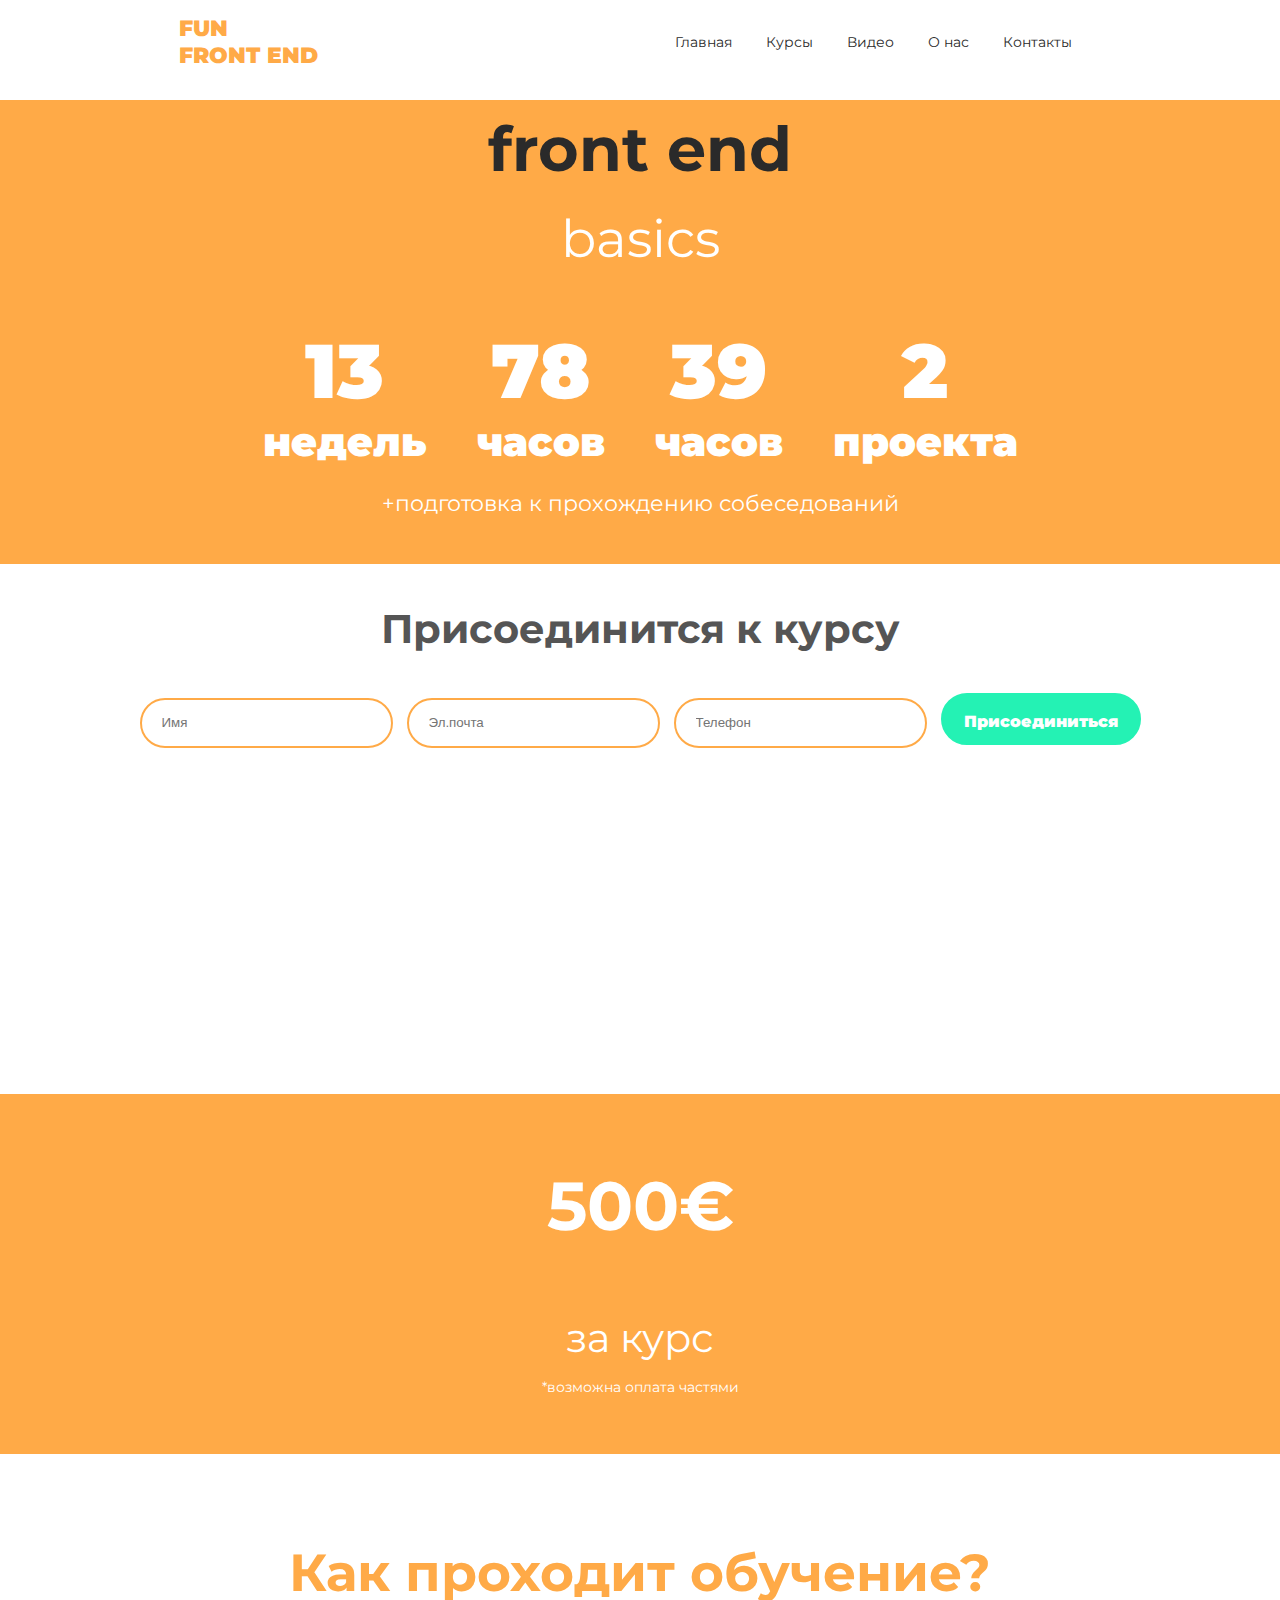
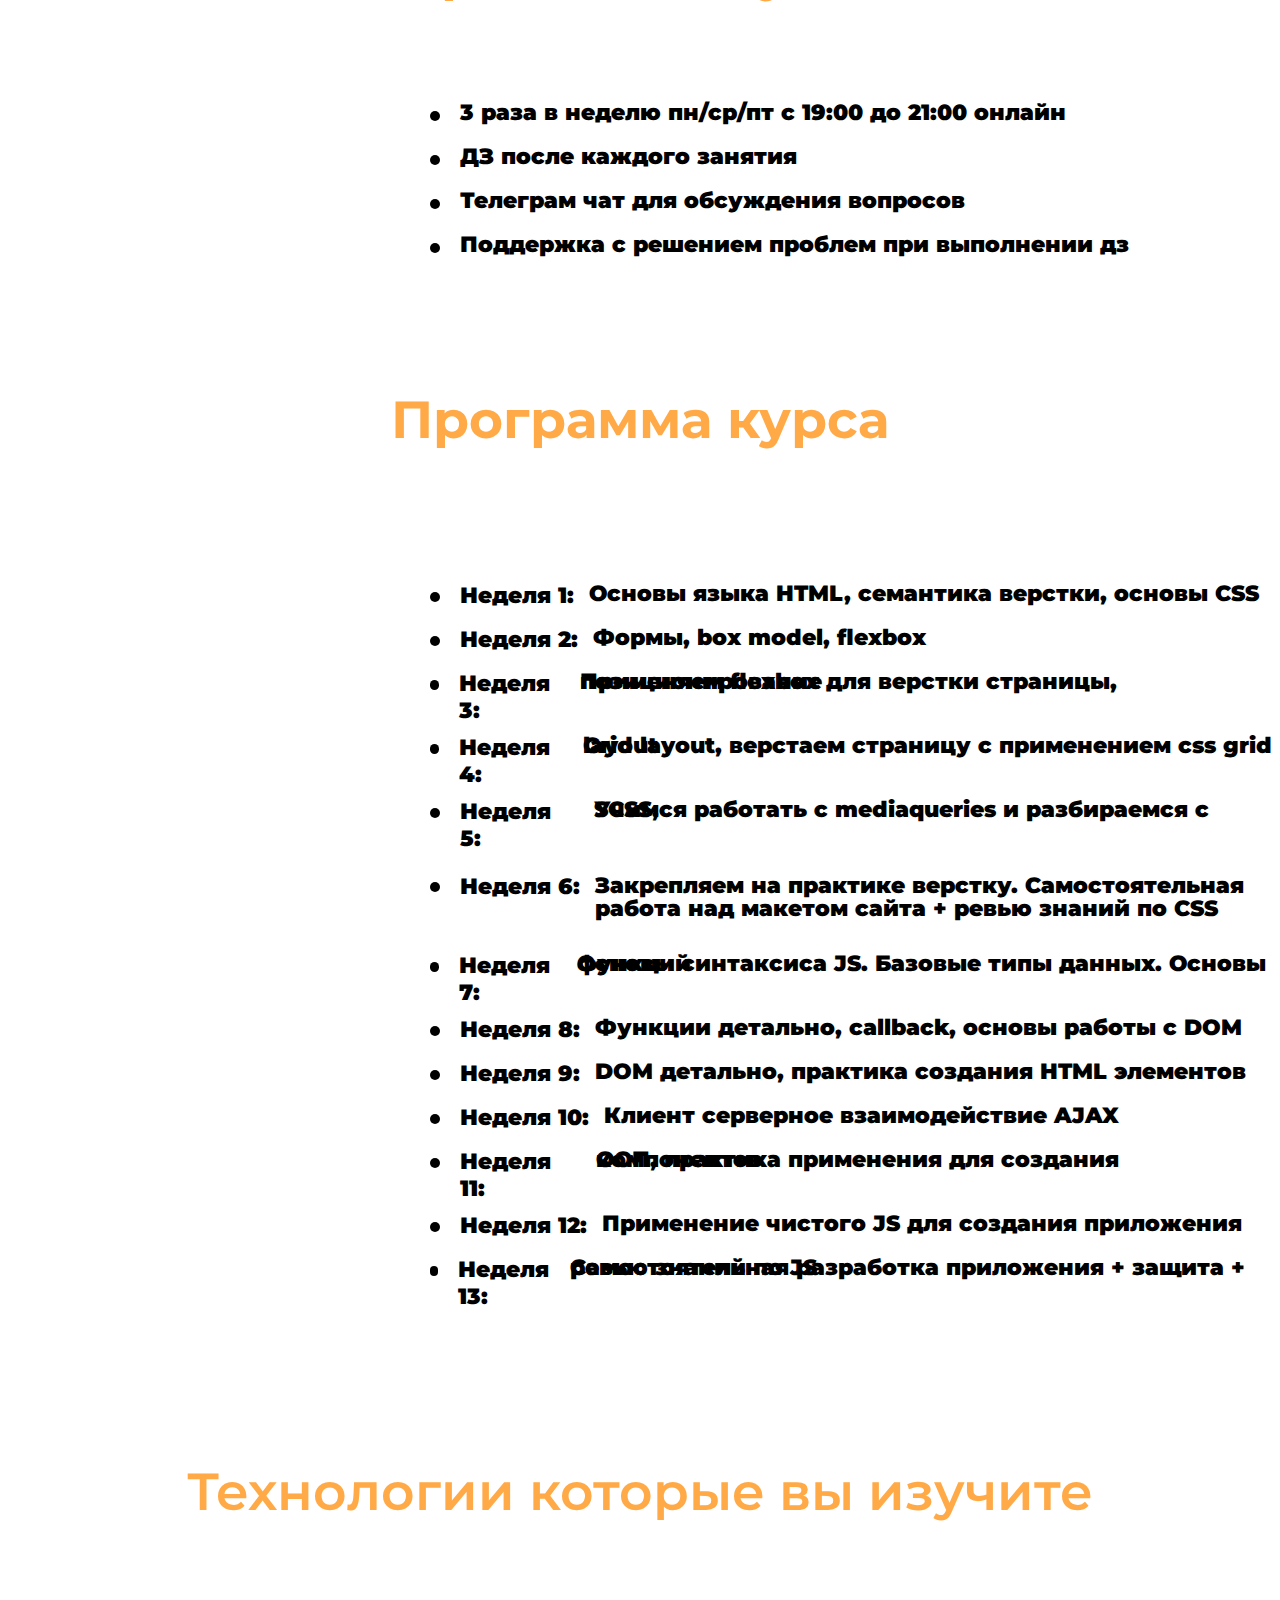
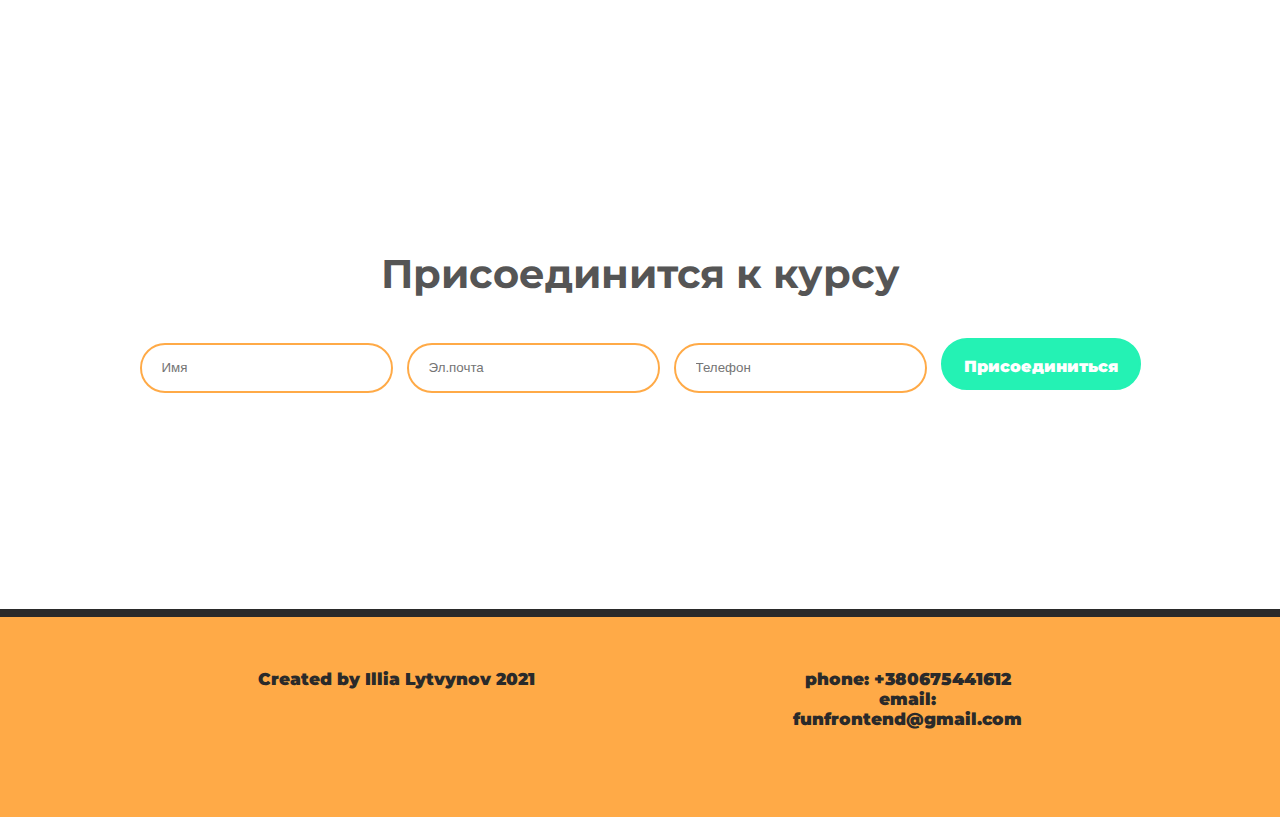
==== index.html @ f5aefc6d "Add files via upload" ====
<!DOCTYPE html>
<html lang="en">
<head>
    <meta charset="UTF-8">
    <meta http-equiv="X-UA-Compatible" content="IE=edge">
    <meta name="viewport" content="width=device-width, initial-scale=1.0">
    <link rel="stylesheet" href="./index.css">
    <link rel="preconnect" href="https://fonts.googleapis.com">
    <link rel="preconnect" href="https://fonts.gstatic.com" crossorigin>
    <link href="https://fonts.googleapis.com/css2?family=Montserrat:ital,wght@0,200;0,300;1,100&display=swap" rel="stylesheet"> 
    <title>fun-front-end</title>
</head>
<body>
    <header class="header-wrapper" id="head">
        <h1 class="header-text">
            FUN <br>
            FRONT END
        </h1>
        <nav class="page__nav">
            <a class="nav__link" href="">Главная</a>
            <a class="nav__link" href="">Курсы</a>
            <a class="nav__link" href="">Видео</a>
            <a class="nav__link" href="">О нас</a>
            <a class="nav__link" href="">Контакты</a>
        </nav>
    </header>
    <section class="cources-time-box" id="cources-time">
        <div class="cources-time-text-wrapper">
            <h2 class="cources-time-title">
                front end
            </h2>
            <p class="cources-time-subtitle">
                basics
            </p>
        </div>
       <main class="cources-time">  
        <div class="weeks">
            <span class="weeks-number">
                13
            </span>
            <p class="weeks-text">
                недель
            </p>
        </div>
        <div class="hours">
            <span class="hours-number">
                78
            </span>
            <p class="hours-text">
                часов
            </p>
        </div>
        <div class="hours">
            <span class="hours-number">
                39
            </span>
            <p class="hours-text">
                часов
            </p>
        </div>
        <div class="projects">
            <span class="projects-number">
                2
            </span>
            <p class="projects-text">
                проекта
            </p>
        </div>
        
    </main>
    <p class="subtext">
        +подготовка к прохождению собеседований
    </p>
    </section>
    <section class="register-in-course-wrapper">
        <div class="register-in-course">
            <h3 class="register-in-course-title-text">
                Присоединится к курсу
            </h3>
            <div class="box-with-inputs">
                <input type="text" placeholder="Имя" class="input-name" name="first_name"/>
                <input type="email" placeholder="Эл.почта" class="input-name" name="first_name"/>
                <input type="tel" placeholder="Телефон" class="input-name" name="first_name"/>
                <button class="green-button">
                <p class="button-text">Присоединиться</p>
                </button>
            </div>
        </div>
    </section>
    <section class="box-with-price">
        <div class="price-wrapper">
            <h4 class="price">
                500€
            </h4>
            <p class="price-text">
                за курс
            </p>
            <p class="sub-price-text">
                *возможна оплата частями
            </p>
        </div>
    </section>
    <main class="content-box">
        <content class="training-cycle-wrapper">
            <h5 class="training-cycle-title">
                Как проходит обучение?
            </h5>
            <div class="text-with-dot-box text-with-dot-box-circle">
           <span class="dot"></span><p class="training-cycle-main-text">
            3 раза в неделю пн/ср/пт c 19:00 до 21:00 онлайн
           </p>
           </div>
           <div class="text-with-dot-box">
           <span class="dot"></span><p class="training-cycle-main-text">
            ДЗ после каждого занятия
           </p>
           </div>
           <div class="text-with-dot-box">
           <span class="dot"></span><p class="training-cycle-main-text">        
            Телеграм чат для обсуждения вопросов
           </p>
           </div>
           <div class="text-with-dot-box">
           <span class="dot"></span><p class="training-cycle-main-text">
            Поддержка с решением проблем при выполнении дз
           </p>
           </div>
           <div class="cource-program">
               <h6 class="cource-program-title">
                Программа курса
               </h6>
               <div class="text-with-dot-box">
                <span class="dot"></span><strong class="week">Неделя 1:</strong><p class="training-cycle-main-text">
                    Основы языка HTML, семантика верстки, основы CSS
                </p>
                </div>
                <div class="text-with-dot-box">
                    <span class="dot"></span><strong class="week">Неделя 2:</strong><p class="training-cycle-main-text">
                        Формы, box model, flexbox
                    </p>
                </div>
                <div class="text-with-dot-box">
                    <span class="dot"></span><strong class="week">Неделя 3:</strong><p class="training-cycle-main-text">
                        Применяем flexbox для верстки страницы, позиционирование
                    </p>
                </div>
                <div class="text-with-dot-box">
                    <span class="dot"></span><strong class="week">Неделя 4:</strong><p class="training-cycle-main-text">
                        Grid layout, верcтаем страницу с применением css grid layout
                    </p>
                </div>
                <div class="text-with-dot-box">
                    <span class="dot"></span><strong class="week">Неделя 5:</strong><p class="training-cycle-main-text">
                        Учимся работать с mediaqueries и разбираемся с SCSS,
                    </p>
                </div>
                <div class="text-with-dot-box">
                    <span class="dot dot-six"></span><strong class="week week-six">Неделя 6:</strong><p class="training-cycle-main-text training-cycle-main-text-six-part">
                        Закрепляем на практике верстку. Самостоятельная<br> работа над макетом сайта + ревью знаний по CSS
                    </p>
                </div>
                <div class="text-with-dot-box">
                    <span class="dot"></span><strong class="week">Неделя 7:</strong><p class="training-cycle-main-text">
                        Основы синтаксиса JS. Базовые типы данных. Основы функций
                    </p>
                </div>
                <div class="text-with-dot-box">
                    <span class="dot"></span><strong class="week">Неделя 8:</strong><p class="training-cycle-main-text">
                        Функции детально, callback, основы работы с DOM
                    </p>
                </div>
                <div class="text-with-dot-box">
                    <span class="dot"></span><strong class="week">Неделя 9:</strong><p class="training-cycle-main-text">
                        DOM детально, практика создания HTML элементов
                    </p>
                </div>
                <div class="text-with-dot-box">
                    <span class="dot"></span><strong class="week">Неделя 10:</strong><p class="training-cycle-main-text">
                        Клиент серверное взаимодействие AJAX
                    </p>
                </div>
                <div class="text-with-dot-box">
                    <span class="dot"></span><strong class="week">Неделя 11:</strong><p class="training-cycle-main-text">
                        ООП, практика применения для создания компонентов
                    </p>
                </div>
                <div class="text-with-dot-box">
                    <span class="dot"></span><strong class="week">Неделя 12:</strong><p class="training-cycle-main-text">
                        Применение чистого JS  для создания приложения
                    </p>
                </div>
                <div class="text-with-dot-box">
                    <span class="dot"></span><strong class="week">Неделя 13:</strong><p class="training-cycle-main-text">
                        Самостоятельная разработка приложения + защита + ревью знаний по JS
                    </p>
                </div>
           </div>
        </content>
    </main>
   
    <section class="technology-what-you-learn">
        <div class="technology-what-you-learn-text-wrapper">
        <h7 class="technology-what-you-learn-text">
            Технологии которые вы изучите
        </h7>
        </div>
        <div class="row-with-html-css-js-sass">
            <img src="./images/html.webp" class="html" alt="">
            <img src="./images/css.webp" class="css" alt="">
            <img src="./images/js.webp" class="js" alt="">
            <img src="./images/sass.webp" class="sass" alt="">
        </div>
        <asdide class="npm-webpack-git-github">
            <img src="./images/npm.webp" class="html" alt="">
            <img src="./images/webpack.webp" class="css" alt="">
            <img src="./images/git.webp" class="js" alt="">
            <img src="./images/github.webp" class="sass" alt="">
        </asdide>
    </section>
    <section class="register-in-course-wrapper register-in-course-wrapper-second-part">
        <div class="register-in-course">
            <h3 class="register-in-course-title-text">
                Присоединится к курсу
            </h3>
            <div class="box-with-inputs">
                <input type="text" placeholder="Имя" class="input-name" name="first_name"/>
                <input type="email" placeholder="Эл.почта" class="input-name" name="first_name"/>
                <input type="tel" placeholder="Телефон" class="input-name" name="first_name"/>
                <button class="green-button">
                <p class="button-text">Присоединиться</p>
                </button>
            </div>
        </div>
    </section>
    
    <footer class="footer-box">
        <p class="author-info">
            Created by Illia Lytvynov 2021
        </p>
        <p class="author-info">
            phone: +380675441612<br>
email:<br> 
funfrontend@gmail.com
        </p>
    </footer>
    <script src="https://ajax.googleapis.com/ajax/libs/jquery/3.5.1/jquery.min.js"></script>
    <script src="./js/scripts.js"></script>
</body>
</html>
---- index.css ----
body {
    box-sizing: border-box;
    padding: 0;
    margin: 0;
    background: white;
}

.header-wrapper {
    display: flex;
    justify-content: space-around;

}
.header-text {
    color: #ffaa47;
    font-size: 22px;
    font-family: 'Montserrat', sans-serif;
    font-weight: 1000;
}
.nav__link {
    color: #2a2a2a;
    font-size: 14px;
    padding-right: 30px;
    text-decoration: none;
    font-family: 'Montserrat', sans-serif;

}
.nav__link:last-child {
    padding-right: 0fr;
}
.page__nav {
    margin-top: 33px;
}
.cources-time-box {
    background: #ffaa47;
    width: 100%;
    height: 504px;
    margin: 0;
    padding: 0;
    position: relative;
}

.cources-time-title {
    font-size: 62px;
    color: #2a2a2a;
    text-align: center;
    margin-bottom: 0px;
    font-family: 'Montserrat', sans-serif;
    padding-bottom: 0px;
}

.cources-time-subtitle {
    font-size: 52px;
    color: white;
    text-align: center;
    padding-top: 0px;
    font-family: 'Montserrat', sans-serif;
    line-height: 0;
}

.cources-time-text-wrapper {
    text-align: center;
}

.weeks-number {
    font-size: 76px;
    color: white;
    font-family: 'Montserrat', sans-serif;
    line-height: 0;
    font-weight: 1000;
}

.weeks-text {
    font-size: 40px;
    color: white;
    font-family: 'Montserrat', sans-serif;
    line-height: 0;
    font-weight: 1000;
}

.hours-number {
    font-size: 76px;
    color: white;
    font-family: 'Montserrat', sans-serif;
    line-height: 0;
    font-weight: 1000;
}

.hours-text {
    font-size: 40px;
    color: white;
    font-family: 'Montserrat', sans-serif;
    line-height: 0;
    font-weight: 1000;
}

.cources-time {
    display: flex;
    justify-content: center;
    text-align: center;
    padding-top: 80px;
}

.projects-number {
    font-size: 76px;
    color: white;
    font-family: 'Montserrat', sans-serif;
    line-height: 0;
    font-weight: 1000;
}

.projects-text {
    font-size: 40px;
    color: white;
    font-family: 'Montserrat', sans-serif;
    line-height: 0;
    font-weight: 1000;
}

.weeks {
    padding-right: 50px;

}

.hours {
    padding-right: 50px;
}

.subtext {
    font-size: 22px;
    color: white;
    font-family: 'Montserrat', sans-serif;
    line-height: 0;
    text-align: center;
}

.register-in-course-title-text {
    font-size: 40px;
    color: #555;
    font-family: 'Montserrat', sans-serif;
}

.register-in-course-wrapper {
    background: white;
    width: 100%;
    height: 400px;
    text-align: center;
}


#head {
height: 100px;
position: fixed;
background: #fff;
z-index: 1000;
width: 100%;
}

#cources-time {
    padding-top: 60px;
}

.input-name {
        box-sizing: border-box!important;
        border-style: solid;
        margin: 0;
        max-width: 100%;
        text-overflow: ellipsis;
        width: 253px;
        height: 50px;
        border-radius: 80px;
        border-color: #ffaa47;
        padding: 20px;
        margin-right: 10px;
}

.input-name:hover {
    border-color: #ffaa47;
    background: #ffaa47;
}


.green-button {
    width: 200px;
    height: 52px;
    background: #24f2b4;
    border-color: #24f2b4;
    border-radius: 80px;
    border-style: solid;
}

.button-text {
    font-size: 16px;
    font-family: 'Montserrat', sans-serif;
    color: white;
    font-weight: 1000;
    text-align: center;
    padding-bottom: 30px;
    text-overflow: ellipsis;
}

.box-with-price {
    height: 360px;
    width: 100%;
    background: #ffaa47;
}

.price {
    color: white;
    font-size: 68px;
    font-family: 'Montserrat', sans-serif;
    text-align: center;
    padding-top: 70px;
 
}

.price-text {
    font-size: 40px;
    font-family: 'Montserrat', sans-serif;
    color: white;
    text-align: center;
    line-height: 0;
}

.sub-price-text {
    font-size: 14px;
    font-family: 'Montserrat', sans-serif;
    color: white;
    text-align: center;
}

.training-cycle-title {
    font-size: 52px;
    color: #ffaa47;
    font-family: 'Montserrat', sans-serif;
    text-align: center;
}

.text-with-dot-box {
    display: flex;
    margin-left: 430px;
}
.dot {
    width: 10px;
    height: 10px;
    background: black;
    border-radius: 100px;
    margin-top: 20px;
    margin-right: 20px;
}


.training-cycle-main-text {
    font-size: 22px;
    font-family: 'Montserrat', "open-sans", sans-serif;
    font-weight: 1000;
    line-height: 0px;    
}

.cource-program-title {
    font-size: 52px;
    color: #ffaa47;
    font-family: 'Montserrat', sans-serif;
    text-align: center;
}

.week {
    color: black;
    font-family: 'Montserrat', sans-serif;
    font-size: 22px;
    font-weight: 1000;
    padding-top: 10px;
    padding-right: 15px;
}


.training-cycle-main-text-six-part {
line-height: 23px;
}
.week-six {
    line-height: 50px;
}

.dot-six {
    margin-top: 30px;
}

.technology-what-you-learn-text {
    font-size: 52px;
    font-family: 'Montserrat', sans-serif;
    color: #ffaa47;
    font-weight: 600;
}

.technology-what-you-learn {
    padding-top: 150px;
    text-align: center;
}

.technology-what-you-learn-text-wrapper {
    padding-bottom: 50px;
}

.register-in-course-wrapper-second-part {
    padding-top: 200px;

}


.black-line {
    background: black;
    height: 8px;
    width: 100%;
}




.author-info {
    font-size: 17px;
    color: #2a2a2a;
    font-family: 'Montserrat', sans-serif;
    font-weight: 1000;
    text-align: center;
    padding-top: 35px;
}
.footer-box {
    background: #ffaa47;
    height: 200px;
    width: 100%;
    border-top: #2a2a2a 8px solid;
    display: flex;
    justify-content: space-evenly;
}
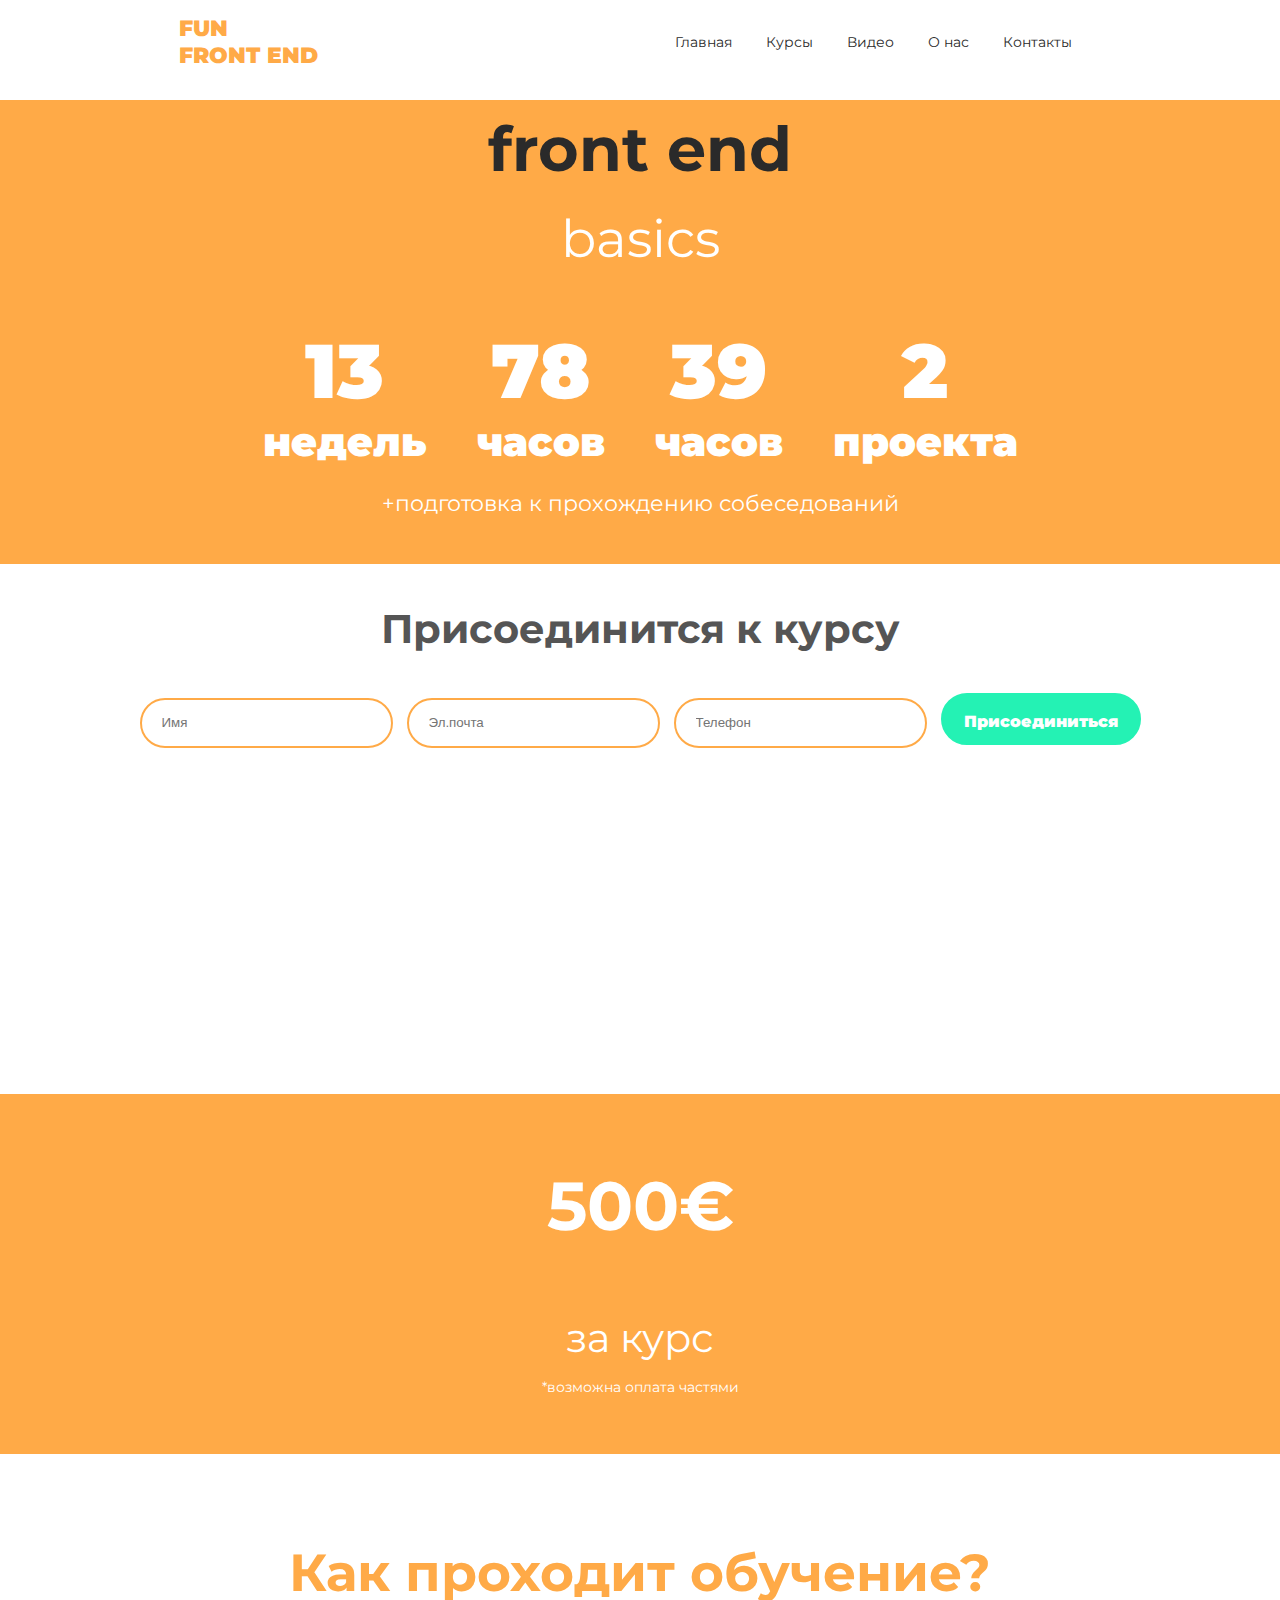
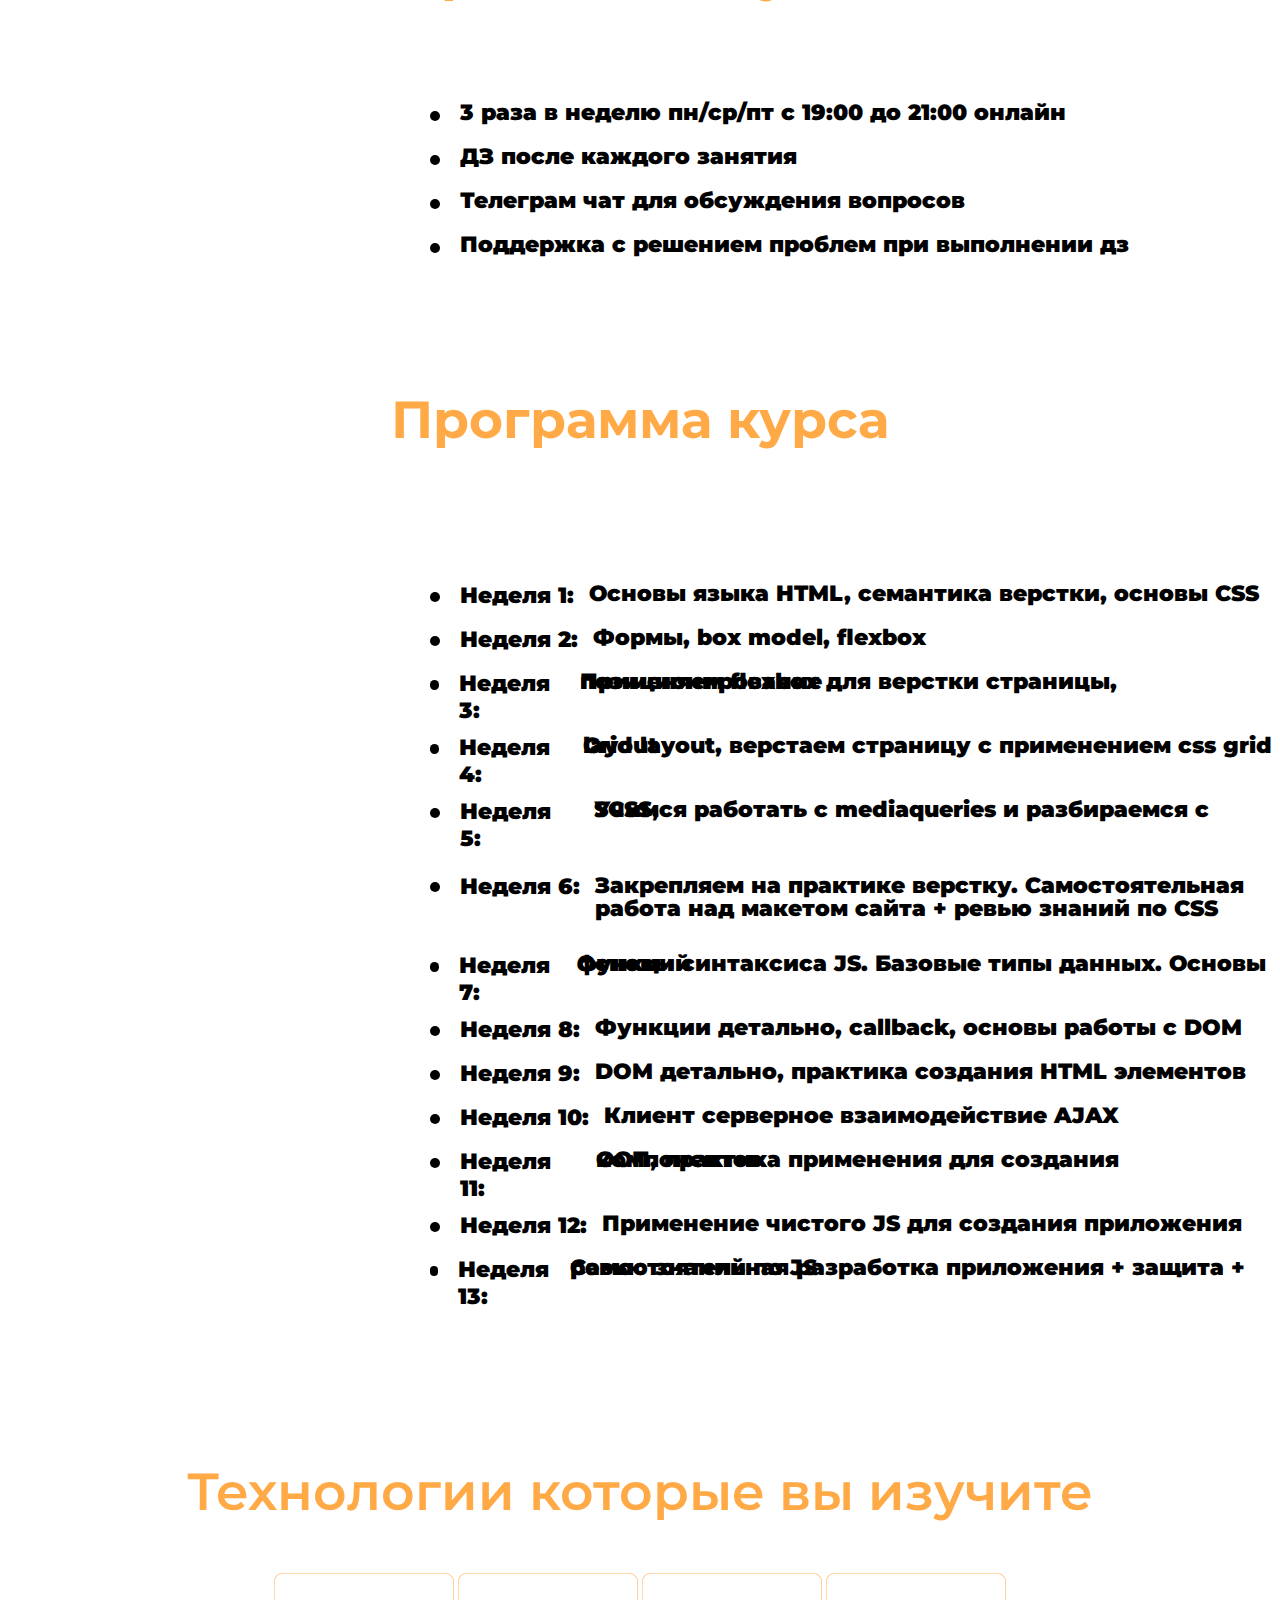
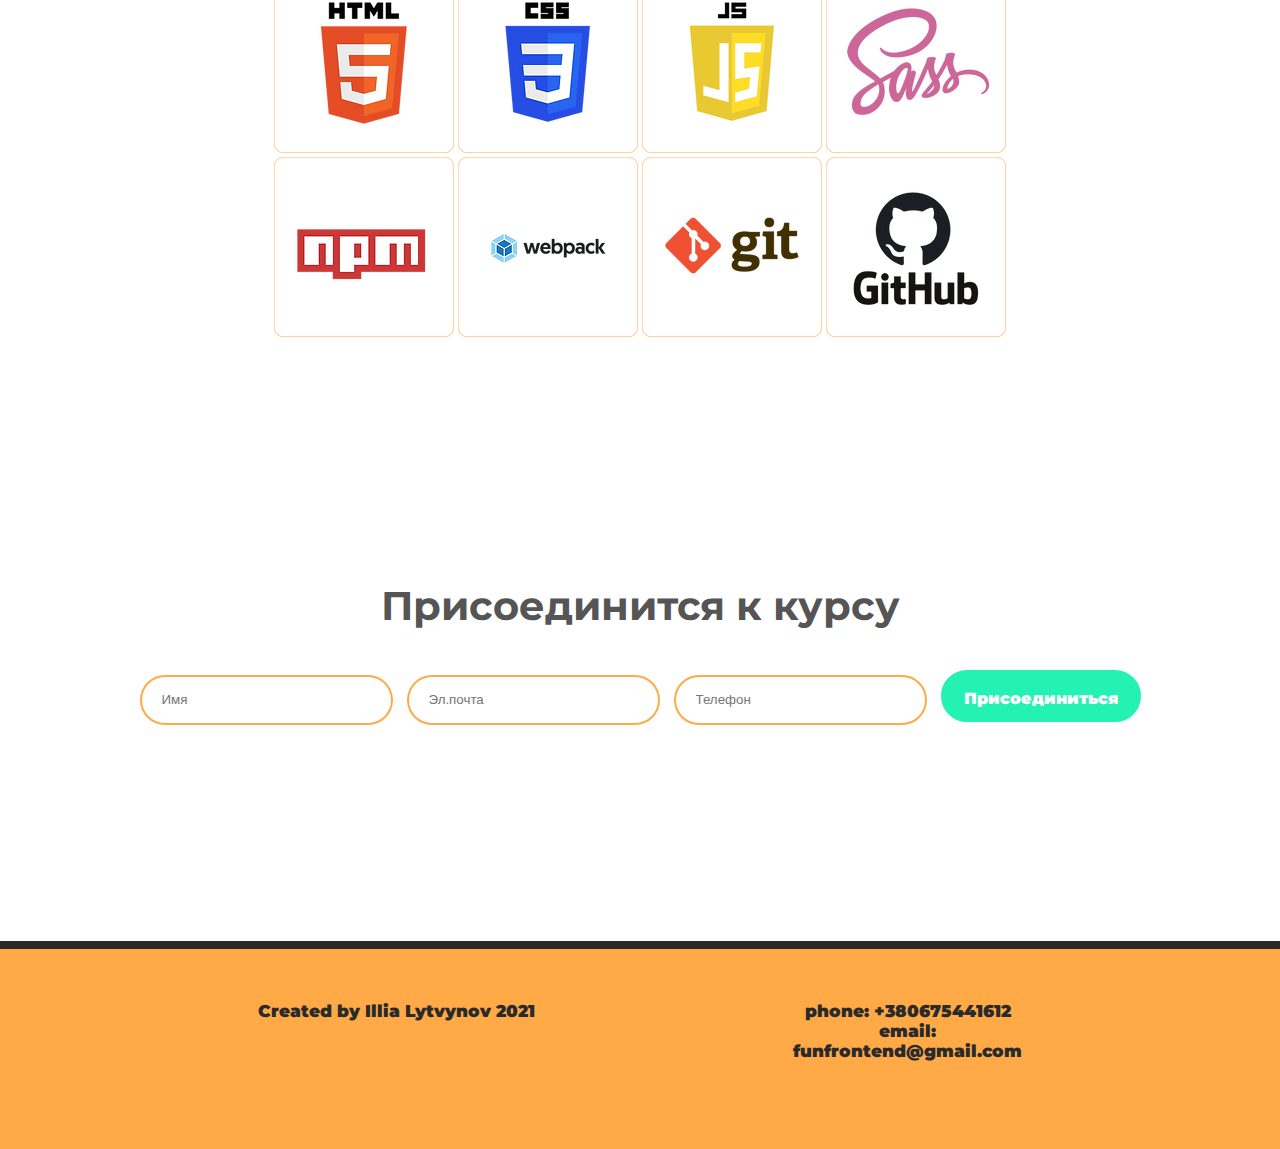
==== commit d653216a: "Adedepages" ====
--- a/index.html
+++ b/index.html
@@ -17,10 +17,10 @@
             FRONT END
         </h1>
         <nav class="page__nav">
-            <a class="nav__link" href="">Главная</a>
-            <a class="nav__link" href="">Курсы</a>
+            <a class="nav__link" href="./main.html">Главная</a>
+            <a class="nav__link" href="./cources.html">Курсы</a>
             <a class="nav__link" href="">Видео</a>
-            <a class="nav__link" href="">О нас</a>
+            <a class="nav__link" href="./about-us.html">О нас</a>
             <a class="nav__link" href="">Контакты</a>
         </nav>
     </header>
--- a/index.css
+++ b/index.css
@@ -330,4 +330,5 @@
     border-top: #2a2a2a 8px solid;
     display: flex;
     justify-content: space-evenly;
-}+}
+
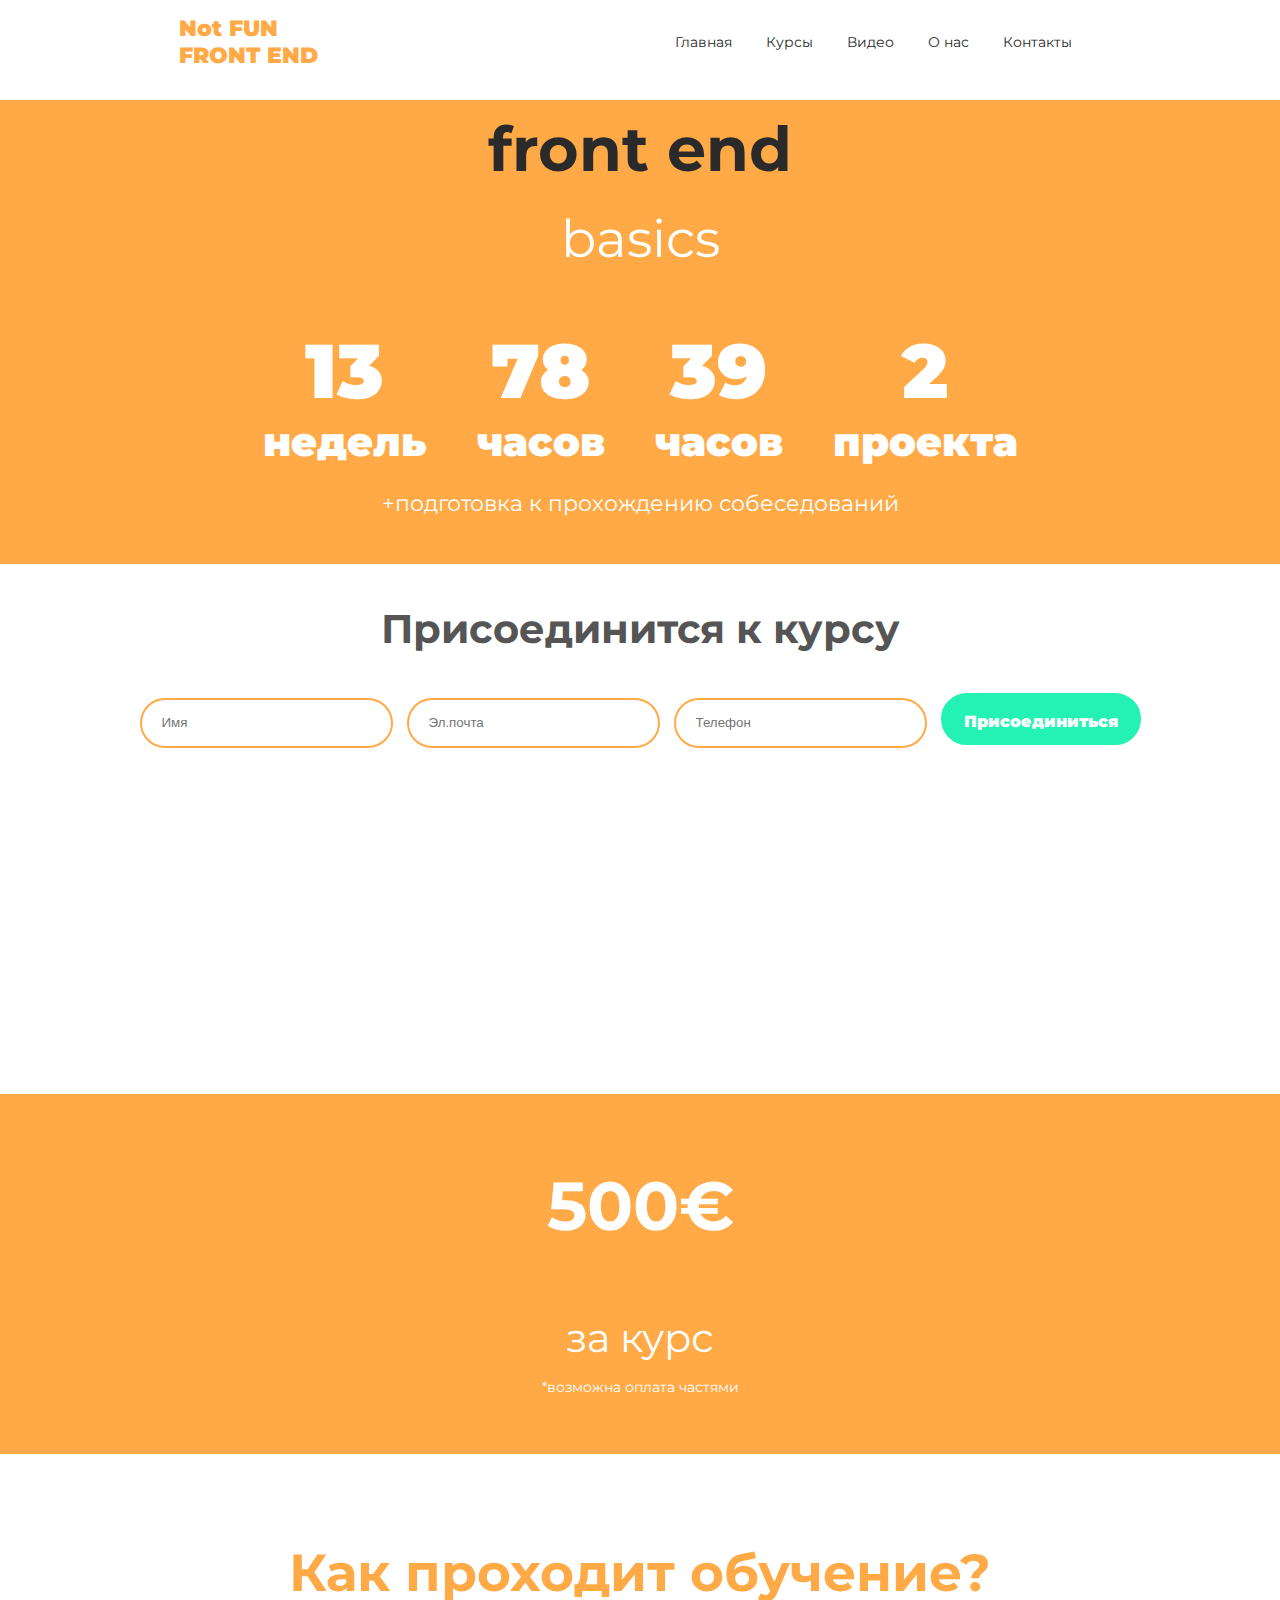
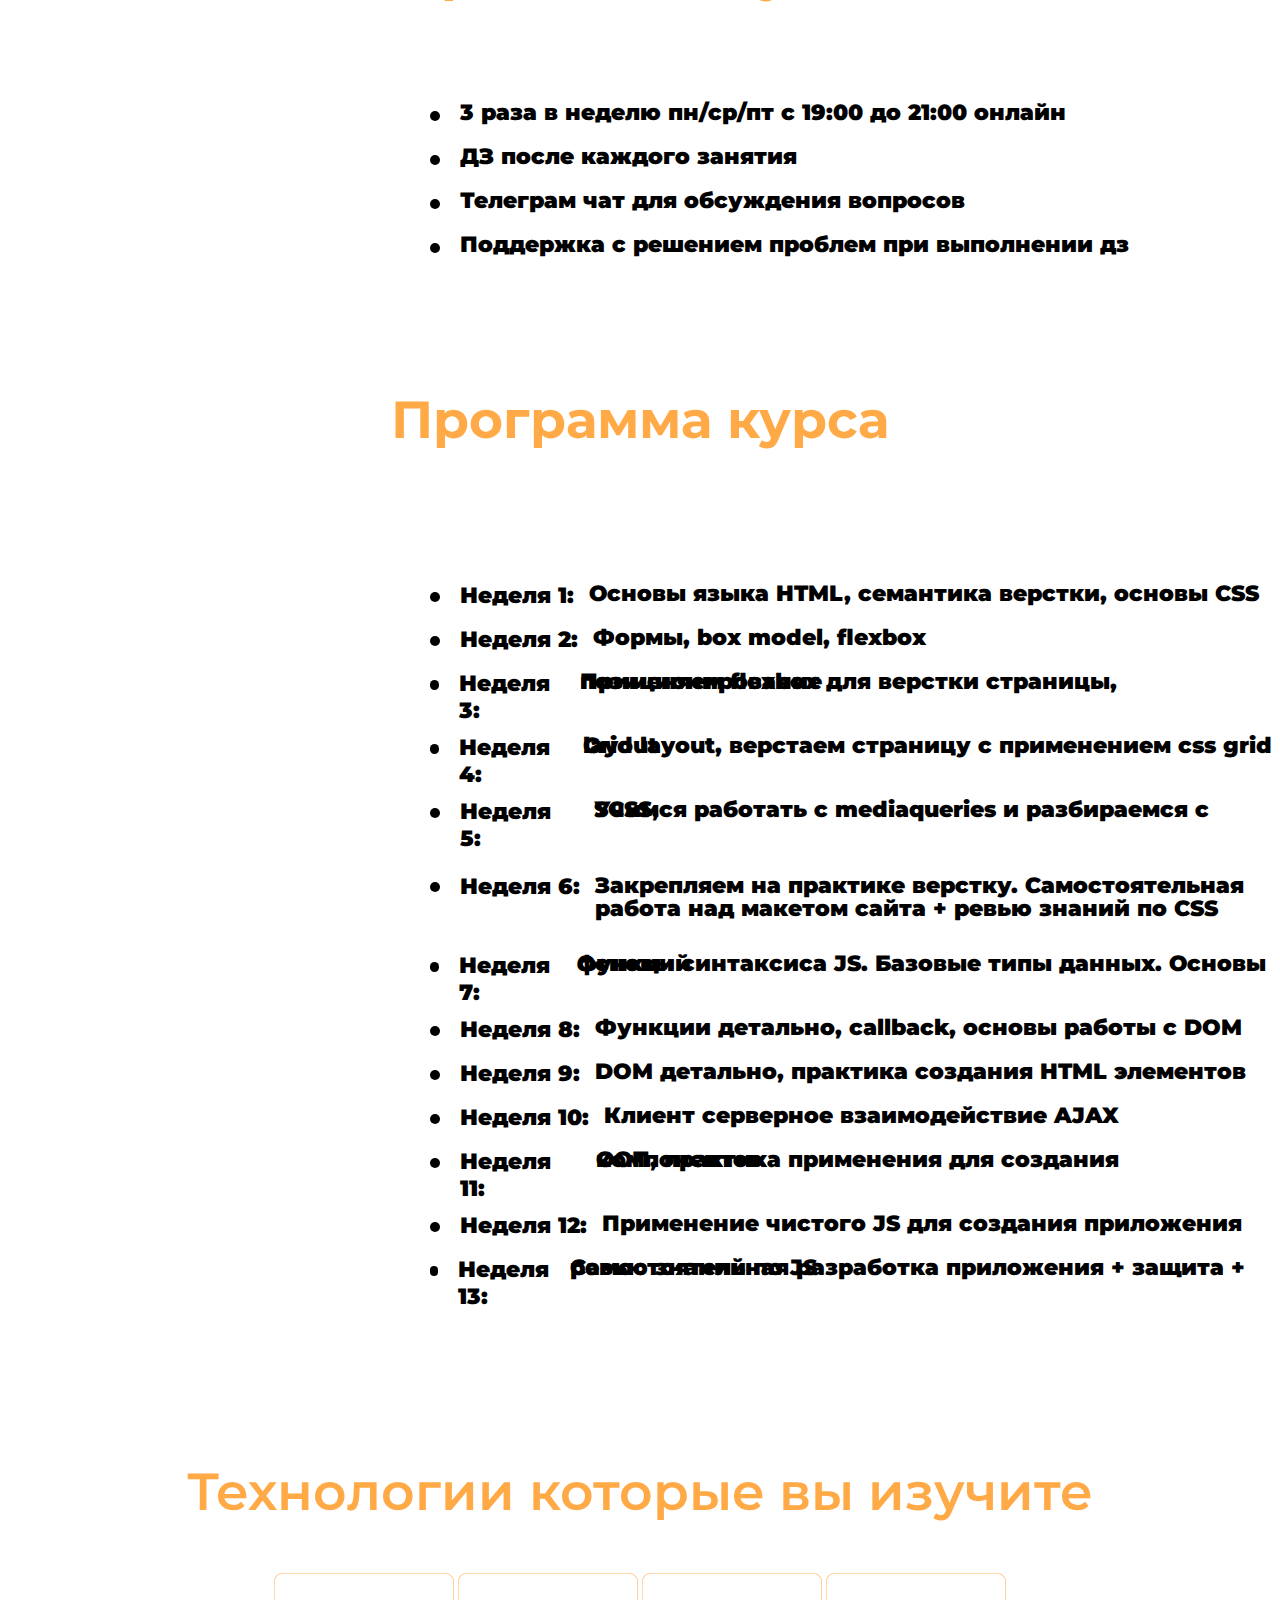
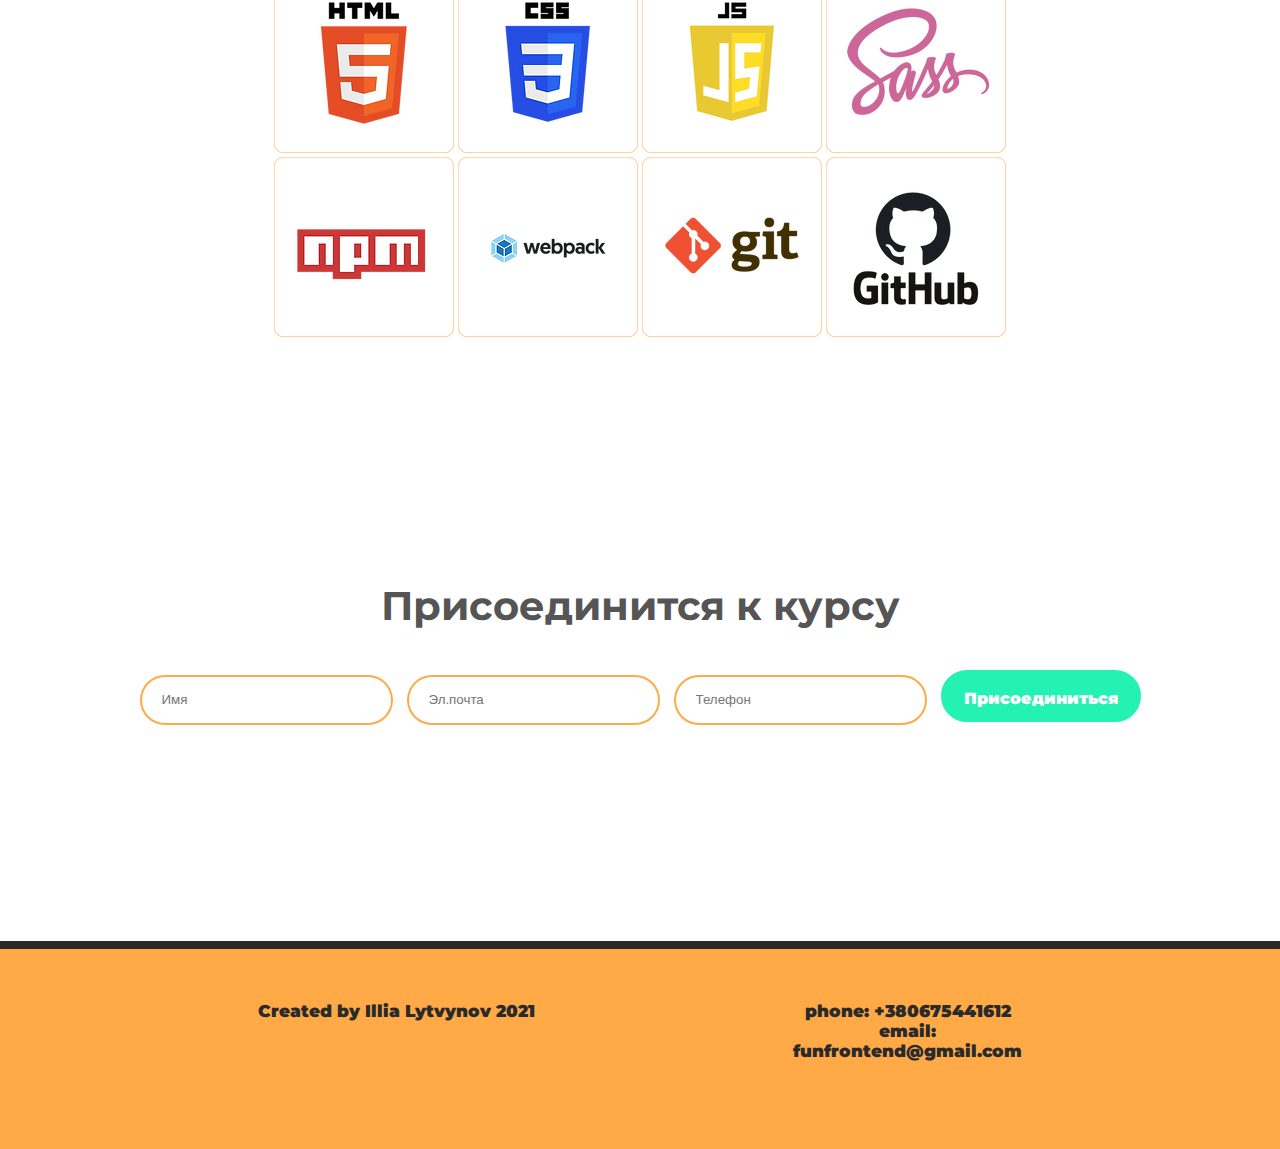
==== commit 9c5d7283: "Changed index" ====
--- a/index.html
+++ b/index.html
@@ -13,7 +13,7 @@
 <body>
     <header class="header-wrapper" id="head">
         <h1 class="header-text">
-            FUN <br>
+            Not FUN <br>
             FRONT END
         </h1>
         <nav class="page__nav">
